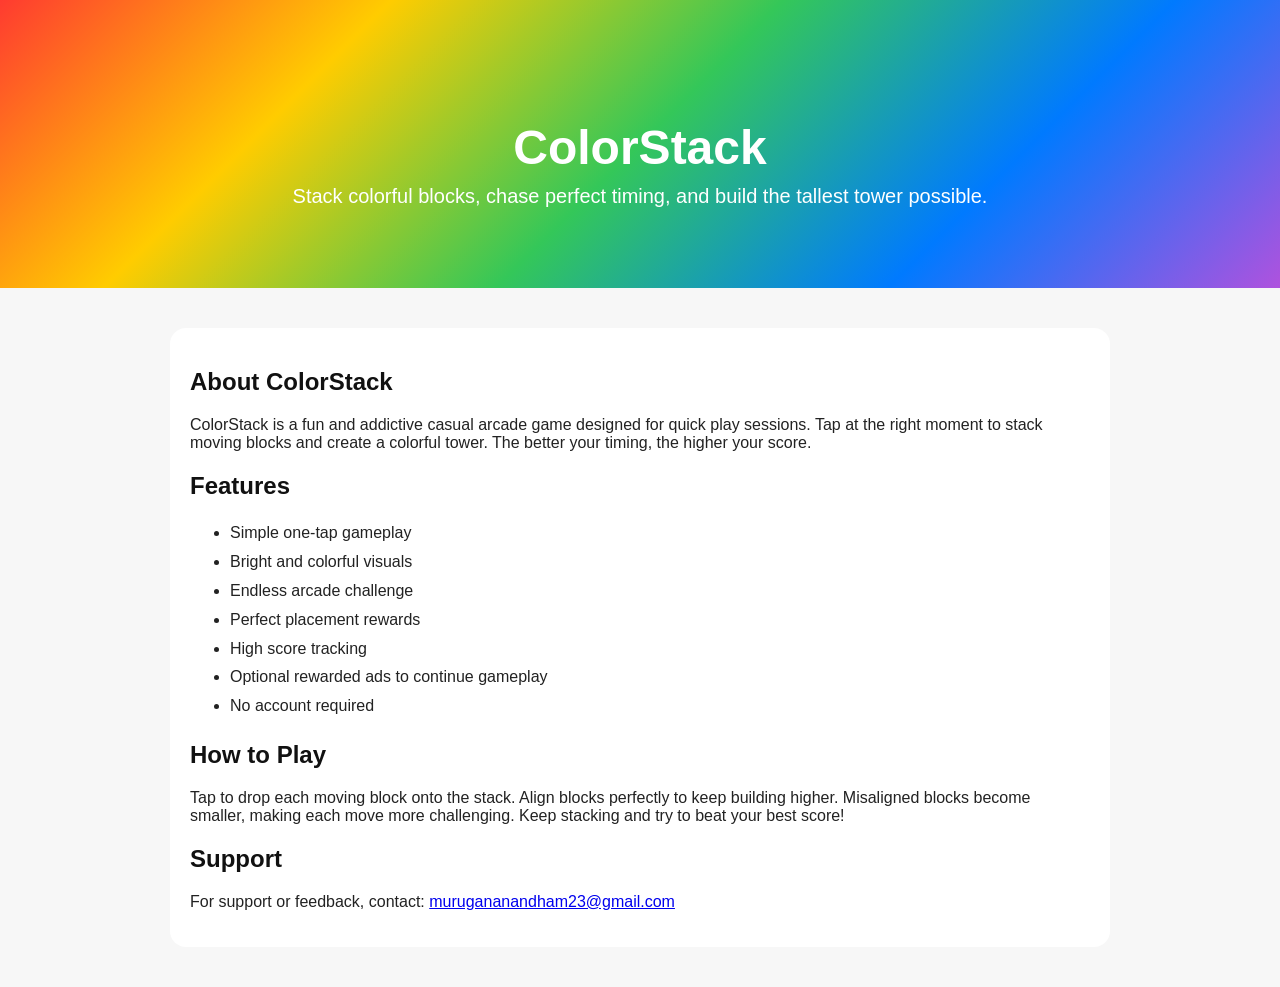
==== iColorStack/market.html @ 088be14a "Add market and support urls" ====
<!DOCTYPE html>
<html lang="en">
<head>
  <meta charset="UTF-8" />
  <meta name="viewport" content="width=device-width, initial-scale=1.0" />
  <title>ColorStack</title>
  <style>
    body {
      font-family: Arial, sans-serif;
      margin: 0;
      color: #222;
      background: #f7f7f7;
    }
    .hero {
      background: linear-gradient(135deg, #ff3b30, #ffcc00, #34c759, #007aff, #af52de);
      color: white;
      text-align: center;
      padding: 80px 20px;
    }
    .hero h1 {
      font-size: 48px;
      margin-bottom: 10px;
    }
    .hero p {
      font-size: 20px;
      max-width: 700px;
      margin: 0 auto;
    }
    .content {
      max-width: 900px;
      margin: 40px auto;
      padding: 20px;
      background: white;
      border-radius: 16px;
    }
    h2 {
      color: #111;
    }
    ul {
      line-height: 1.8;
    }
  </style>
</head>
<body>
  <section class="hero">
    <h1>ColorStack</h1>
    <p>Stack colorful blocks, chase perfect timing, and build the tallest tower possible.</p>
  </section>

  <section class="content">
    <h2>About ColorStack</h2>
    <p>
      ColorStack is a fun and addictive casual arcade game designed for quick play sessions.
      Tap at the right moment to stack moving blocks and create a colorful tower.
      The better your timing, the higher your score.
    </p>

    <h2>Features</h2>
    <ul>
      <li>Simple one-tap gameplay</li>
      <li>Bright and colorful visuals</li>
      <li>Endless arcade challenge</li>
      <li>Perfect placement rewards</li>
      <li>High score tracking</li>
      <li>Optional rewarded ads to continue gameplay</li>
      <li>No account required</li>
    </ul>

    <h2>How to Play</h2>
    <p>
      Tap to drop each moving block onto the stack. Align blocks perfectly to keep building higher.
      Misaligned blocks become smaller, making each move more challenging.
      Keep stacking and try to beat your best score!
    </p>

    <h2>Support</h2>
    <p>
      For support or feedback, contact:
      <a href="mailto:murugananandham23@gmail.com">murugananandham23@gmail.com</a>
    </p>
  </section>
</body>
</html>
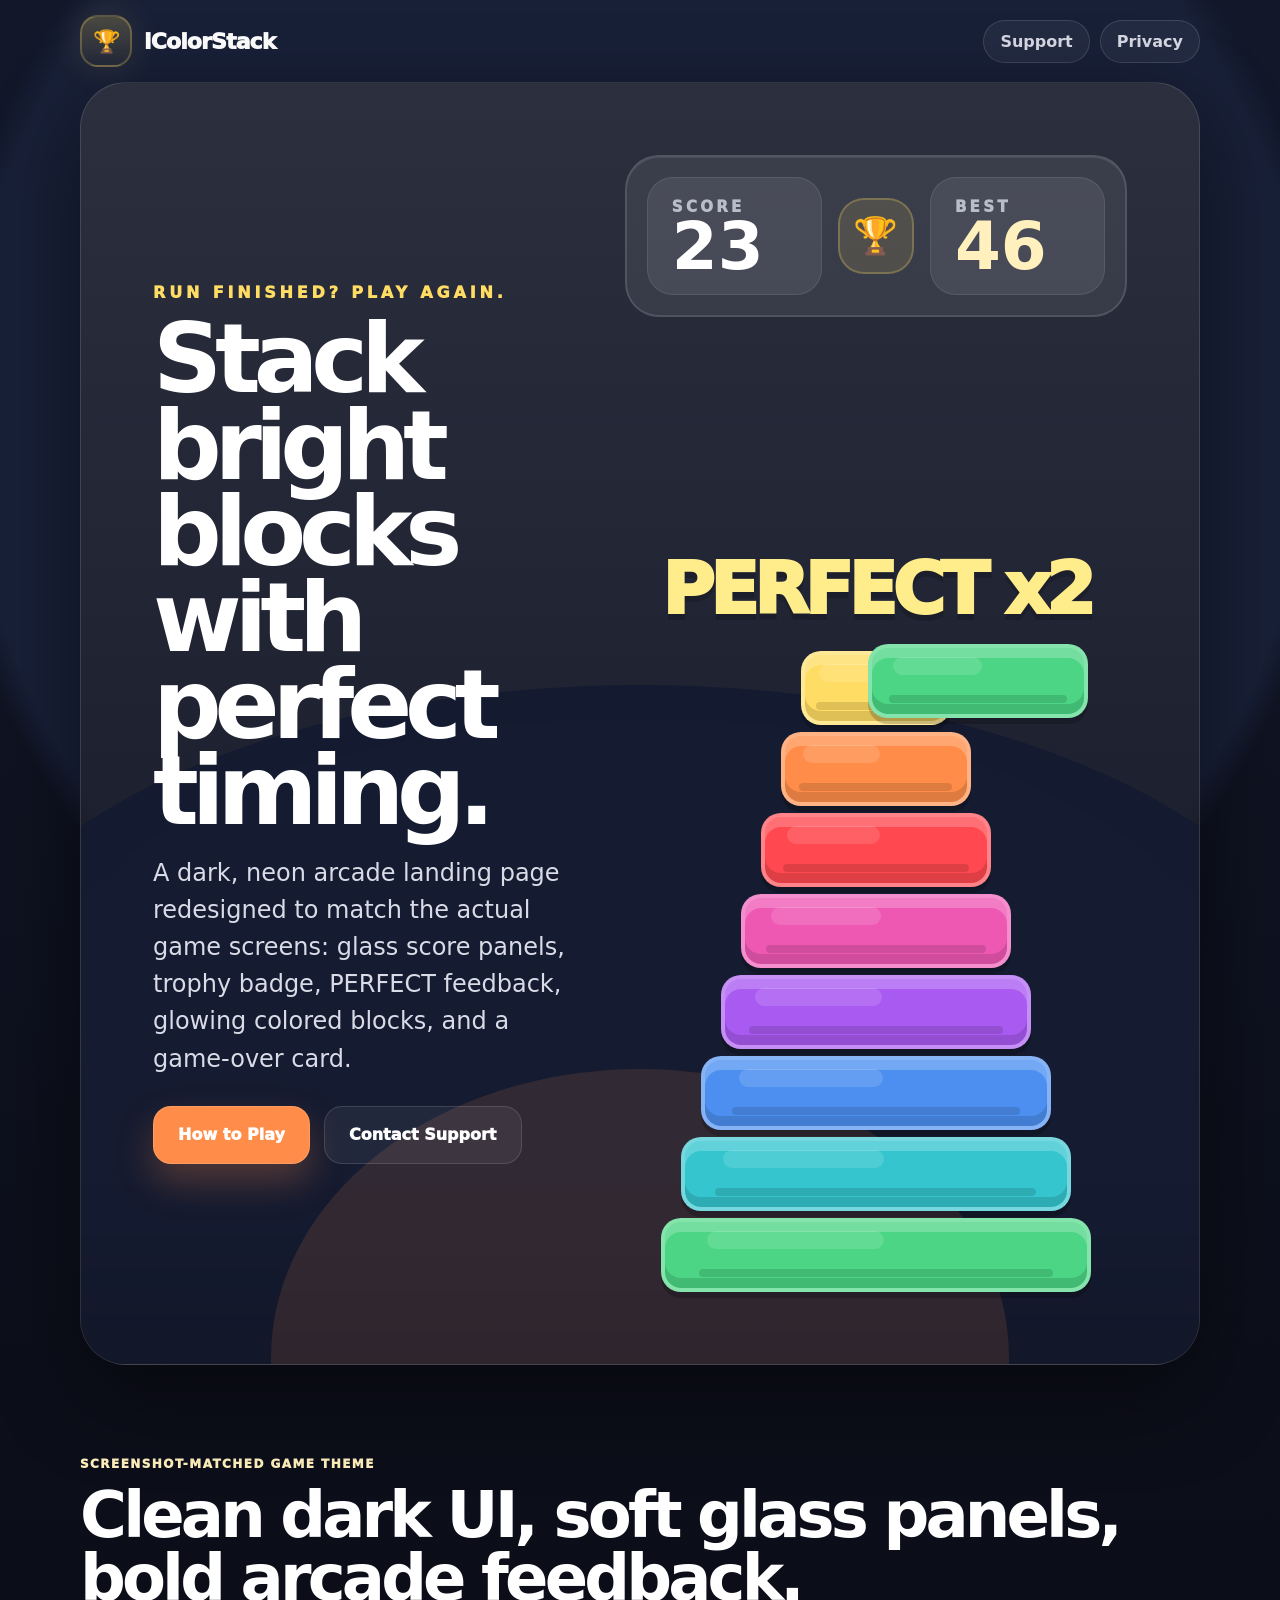
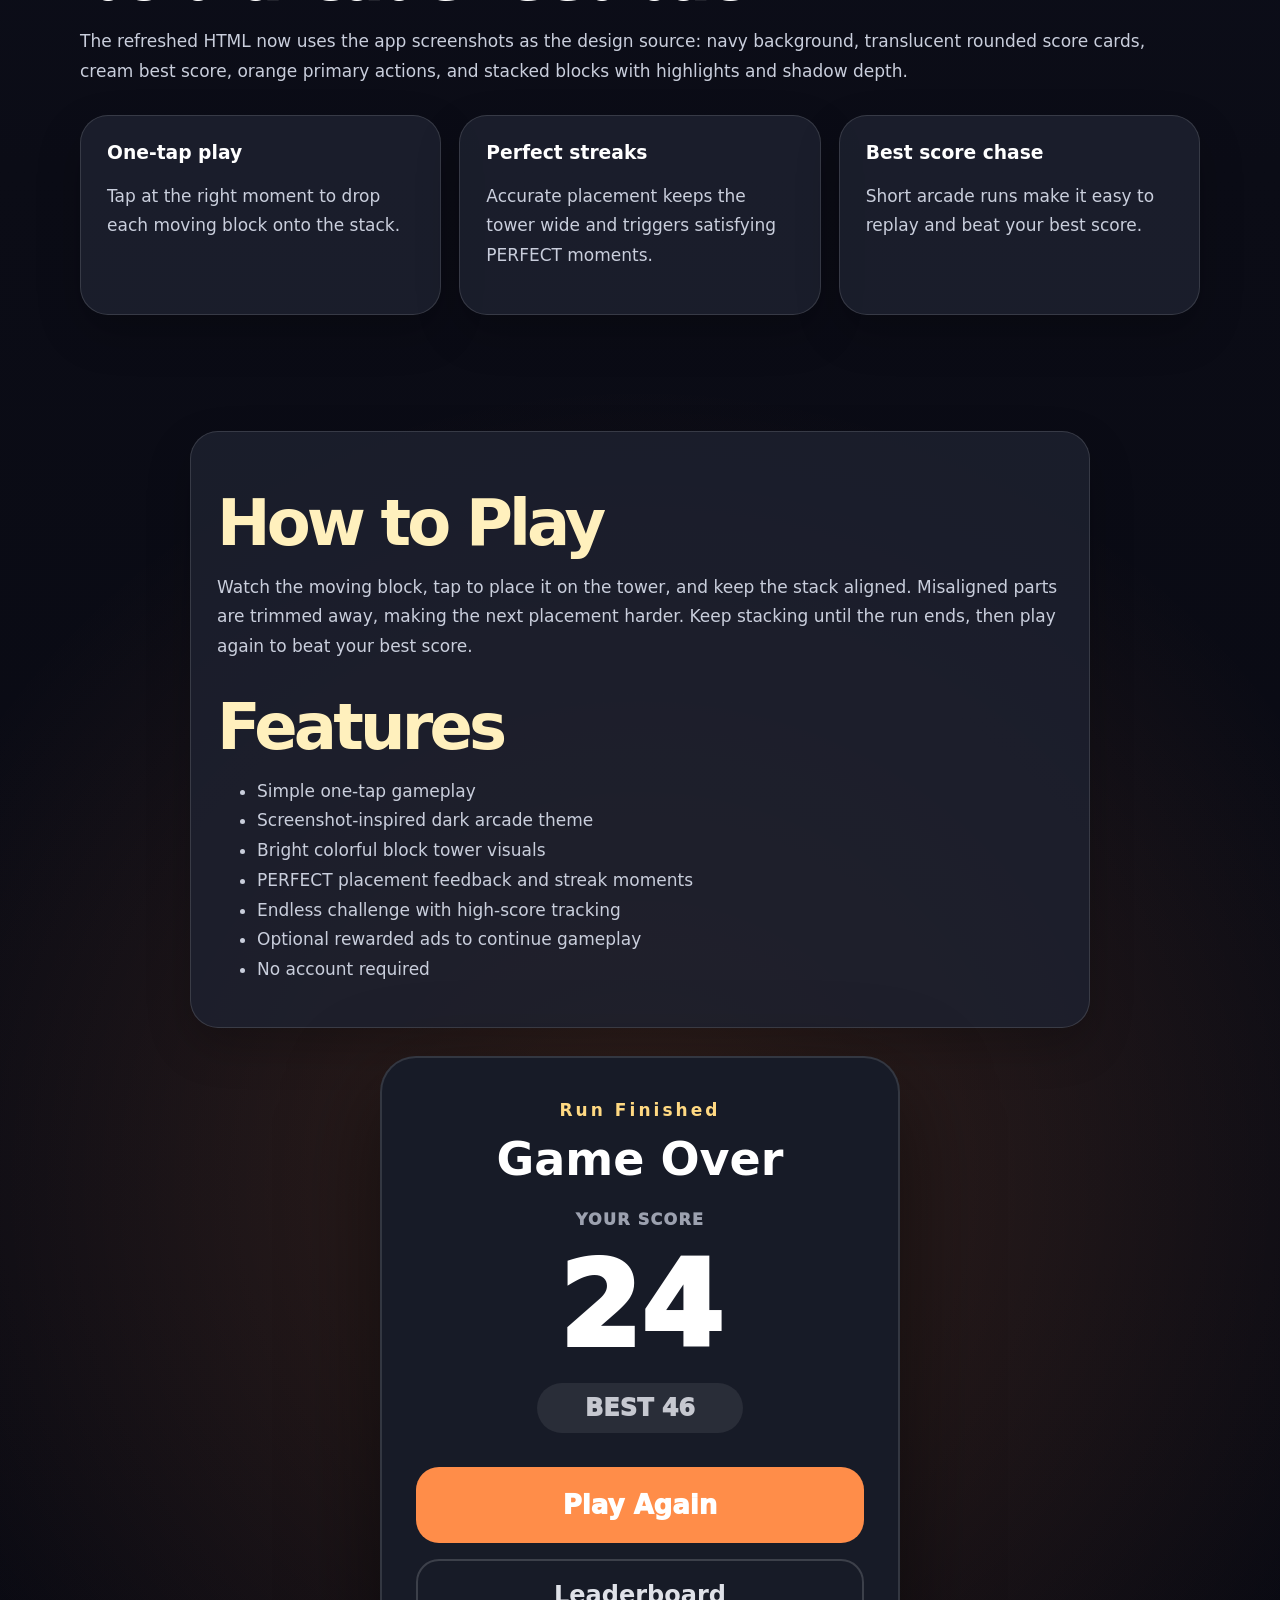
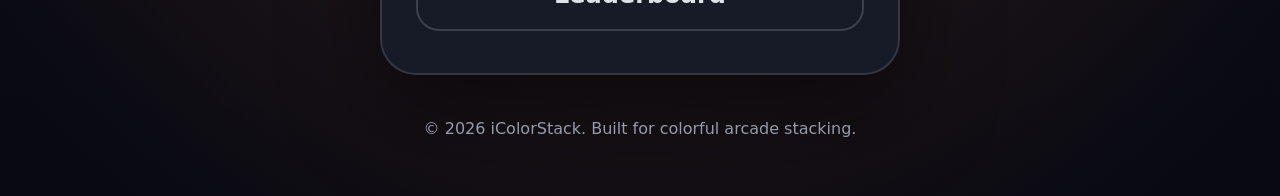
==== commit 765939be: "Impove icolorstock files" ====
--- a/iColorStack/market.html
+++ b/iColorStack/market.html
@@ -1,83 +1 @@
-<!DOCTYPE html>
-<html lang="en">
-<head>
-  <meta charset="UTF-8" />
-  <meta name="viewport" content="width=device-width, initial-scale=1.0" />
-  <title>ColorStack</title>
-  <style>
-    body {
-      font-family: Arial, sans-serif;
-      margin: 0;
-      color: #222;
-      background: #f7f7f7;
-    }
-    .hero {
-      background: linear-gradient(135deg, #ff3b30, #ffcc00, #34c759, #007aff, #af52de);
-      color: white;
-      text-align: center;
-      padding: 80px 20px;
-    }
-    .hero h1 {
-      font-size: 48px;
-      margin-bottom: 10px;
-    }
-    .hero p {
-      font-size: 20px;
-      max-width: 700px;
-      margin: 0 auto;
-    }
-    .content {
-      max-width: 900px;
-      margin: 40px auto;
-      padding: 20px;
-      background: white;
-      border-radius: 16px;
-    }
-    h2 {
-      color: #111;
-    }
-    ul {
-      line-height: 1.8;
-    }
-  </style>
-</head>
-<body>
-  <section class="hero">
-    <h1>ColorStack</h1>
-    <p>Stack colorful blocks, chase perfect timing, and build the tallest tower possible.</p>
-  </section>
-
-  <section class="content">
-    <h2>About ColorStack</h2>
-    <p>
-      ColorStack is a fun and addictive casual arcade game designed for quick play sessions.
-      Tap at the right moment to stack moving blocks and create a colorful tower.
-      The better your timing, the higher your score.
-    </p>
-
-    <h2>Features</h2>
-    <ul>
-      <li>Simple one-tap gameplay</li>
-      <li>Bright and colorful visuals</li>
-      <li>Endless arcade challenge</li>
-      <li>Perfect placement rewards</li>
-      <li>High score tracking</li>
-      <li>Optional rewarded ads to continue gameplay</li>
-      <li>No account required</li>
-    </ul>
-
-    <h2>How to Play</h2>
-    <p>
-      Tap to drop each moving block onto the stack. Align blocks perfectly to keep building higher.
-      Misaligned blocks become smaller, making each move more challenging.
-      Keep stacking and try to beat your best score!
-    </p>
-
-    <h2>Support</h2>
-    <p>
-      For support or feedback, contact:
-      <a href="mailto:murugananandham23@gmail.com">murugananandham23@gmail.com</a>
-    </p>
-  </section>
-</body>
-</html>+<!DOCTYPE html><html lang="en"><head><meta charset="UTF-8"><meta name="viewport" content="width=device-width, initial-scale=1.0"><title>iColorStack - Perfect Timing Arcade Game</title><link rel="stylesheet" href="icolorstack-theme.css"></head><body><main class="wrap"><nav class="nav"><a class="brand" href="market.html"><span class="brand-badge">🏆</span><span>iColorStack</span></a><div class="navlinks"><a href="support.html">Support</a><a href="privacy-policy.html">Privacy</a></div></nav><section class="hero"><div class="hero-grid"><div><div class="kicker">Run finished? play again.</div><h1>Stack bright blocks with perfect timing.</h1><p class="lede">A dark, neon arcade landing page redesigned to match the actual game screens: glass score panels, trophy badge, PERFECT feedback, glowing colored blocks, and a game-over card.</p><div class="btnrow"><a class="btn primary" href="#play">How to Play</a><a class="btn ghost" href="mailto:murugananandham23@gmail.com">Contact Support</a></div></div><div class="game-area" aria-label="Game UI preview"><div class="hud"><div class="score"><span>Score</span><strong>23</strong></div><div class="cup">🏆</div><div class="score best"><span>Best</span><strong>46</strong></div></div><div class="perfect">PERFECT x2</div><div class="tower"><div class="block b1"></div><div class="block b2"></div><div class="block b3"></div><div class="block b4"></div><div class="block b5"></div><div class="block b6"></div><div class="block b7"></div><div class="block b8"></div></div><div class="block floating"></div></div></div></section><section class="section"><span class="badge">Screenshot-matched game theme</span><h2>Clean dark UI, soft glass panels, bold arcade feedback.</h2><p>The refreshed HTML now uses the app screenshots as the design source: navy background, translucent rounded score cards, cream best score, orange primary actions, and stacked blocks with highlights and shadow depth.</p><div class="cards"><article class="card"><h3>One-tap play</h3><p>Tap at the right moment to drop each moving block onto the stack.</p></article><article class="card"><h3>Perfect streaks</h3><p>Accurate placement keeps the tower wide and triggers satisfying PERFECT moments.</p></article><article class="card"><h3>Best score chase</h3><p>Short arcade runs make it easy to replay and beat your best score.</p></article></div></section><section id="play" class="section"><div class="content"><h2>How to Play</h2><p>Watch the moving block, tap to place it on the tower, and keep the stack aligned. Misaligned parts are trimmed away, making the next placement harder. Keep stacking until the run ends, then play again to beat your best score.</p><h2>Features</h2><ul><li>Simple one-tap gameplay</li><li>Screenshot-inspired dark arcade theme</li><li>Bright colorful block tower visuals</li><li>PERFECT placement feedback and streak moments</li><li>Endless challenge with high-score tracking</li><li>Optional rewarded ads to continue gameplay</li><li>No account required</li></ul></div></section><div class="topbar"><div class="modal"><div class="run">Run Finished</div><h2>Game Over</h2><div class="label">YOUR SCORE</div><div class="big">24</div><span class="pill">BEST 46</span><a class="play" href="#play">Play Again</a><a class="outline" href="support.html">Leaderboard</a></div></div><footer class="footer">© 2026 iColorStack. Built for colorful arcade stacking.</footer></main></body></html>
--- a/iColorStack/icolorstack-theme.css
+++ b/iColorStack/icolorstack-theme.css
@@ -0,0 +1,6 @@
+:root{
+  --ink:#080912;--stage:#12182a;--stage2:#171d30;--panel:#30313d;--panel2:#3a3b47;--line:rgba(255,255,255,.13);--soft:rgba(255,255,255,.07);
+  --text:#fff;--muted:#a9adba;--cream:#fff0bd;--gold:#ffdc64;--orange:#ff8d49;--red:#ff484f;--pink:#ee58b3;--purple:#a95af1;--blue:#4c8ff0;--cyan:#35c5ce;--green:#4bd584;
+  --radius:34px;--shadow:0 30px 90px rgba(0,0,0,.48)
+}
+*{box-sizing:border-box}html{scroll-behavior:smooth}body{margin:0;font-family:Inter,ui-sans-serif,system-ui,-apple-system,BlinkMacSystemFont,"Segoe UI",Arial,sans-serif;color:var(--text);background:radial-gradient(circle at 50% 12%,#182038 0 22%,transparent 23%),radial-gradient(circle at 50% 82%,rgba(255,142,73,.18),transparent 28%),linear-gradient(180deg,#12182a 0%,#0b0c16 52%,#080912 100%);min-height:100vh;overflow-x:hidden}a{color:var(--cream);text-decoration:none}a:hover{text-decoration:underline}.wrap{width:min(1120px,calc(100% - 34px));margin:auto}.nav{height:82px;display:flex;align-items:center;justify-content:space-between;gap:18px}.brand{display:flex;align-items:center;gap:12px;font-weight:1000;letter-spacing:-.04em;font-size:22px;color:#fff}.brand-badge{width:52px;height:52px;border-radius:18px;display:grid;place-items:center;background:linear-gradient(180deg,rgba(255,220,100,.22),rgba(255,220,100,.05));border:2px solid rgba(255,220,100,.25);box-shadow:0 0 35px rgba(255,220,100,.12)}.navlinks{display:flex;gap:10px;flex-wrap:wrap;justify-content:flex-end}.navlinks a{color:#d7d9e4;border:1px solid var(--line);background:rgba(255,255,255,.05);padding:11px 16px;border-radius:999px;font-weight:800}.hero{position:relative;overflow:hidden;border-radius:46px;border:1px solid var(--line);background:linear-gradient(180deg,rgba(50,51,63,.78),rgba(17,20,32,.74));box-shadow:var(--shadow);padding:clamp(34px,6vw,72px);min-height:720px}.hero:before{content:"";position:absolute;left:-12%;right:-12%;top:47%;height:54%;border-radius:50% 50% 0 0;background:#151b30;box-shadow:inset 0 -80px 120px rgba(0,0,0,.16)}.hero:after{content:"";position:absolute;left:17%;right:17%;bottom:-22%;height:45%;border-radius:50%;background:rgba(255,137,74,.12)}.hero-grid{position:relative;z-index:2;display:grid;grid-template-columns:.92fr 1.08fr;gap:44px;align-items:center}.kicker{color:var(--gold);text-transform:uppercase;letter-spacing:.24em;font-weight:1000;margin-bottom:14px}.hero h1{font-size:clamp(50px,8vw,96px);line-height:.9;letter-spacing:-.075em;margin:0 0 20px}.lede{font-size:clamp(18px,2vw,24px);line-height:1.55;color:#d9dce7;margin:0 0 28px;max-width:600px}.btnrow{display:flex;gap:14px;flex-wrap:wrap}.btn{min-height:58px;display:inline-flex;align-items:center;justify-content:center;border-radius:18px;padding:0 24px;font-weight:1000;border:1px solid var(--line)}.btn.primary{background:var(--orange);color:#fff;box-shadow:0 18px 36px rgba(255,141,73,.26)}.btn.ghost{background:rgba(255,255,255,.06);color:#fff}.game-area{display:grid;gap:20px}.hud{display:grid;grid-template-columns:1fr 76px 1fr;gap:16px;align-items:center;background:rgba(255,255,255,.08);border:2px solid rgba(255,255,255,.12);border-radius:34px;padding:20px;box-shadow:inset 0 1px 0 rgba(255,255,255,.08)}.score{height:118px;border-radius:26px;background:rgba(255,255,255,.08);border:1px solid rgba(255,255,255,.09);padding:20px 24px;text-align:left}.score span{display:block;color:#b9bdc9;text-transform:uppercase;letter-spacing:.22em;font-weight:1000;font-size:15px}.score strong{display:block;font-size:66px;line-height:.95}.score.best strong{color:var(--cream)}.cup{height:76px;border-radius:26px;background:rgba(255,220,100,.12);border:2px solid rgba(255,220,100,.24);display:grid;place-items:center;font-size:36px}.perfect{margin-top:210px;text-align:center;color:#ffec8b;font-weight:1000;font-size:clamp(48px,7vw,72px);letter-spacing:-.07em;text-shadow:0 6px 0 rgba(0,0,0,.16)}.tower{display:flex;flex-direction:column;align-items:center;gap:7px}.block{height:74px;border-radius:20px;border:4px solid rgba(255,255,255,.32);box-shadow:inset 0 10px 0 rgba(255,255,255,.22),inset 0 -10px 0 rgba(0,0,0,.13),0 6px 0 rgba(0,0,0,.20);position:relative}.block:before{content:"";position:absolute;left:10%;top:9px;width:42%;height:18px;border-radius:12px;background:rgba(255,255,255,.13)}.block:after{content:"";position:absolute;left:8%;right:8%;bottom:11px;height:8px;border-radius:8px;background:rgba(0,0,0,.13)}.b1{width:150px;background:var(--gold)}.b2{width:190px;background:var(--orange)}.b3{width:230px;background:var(--red)}.b4{width:270px;background:var(--pink)}.b5{width:310px;background:var(--purple)}.b6{width:350px;background:var(--blue)}.b7{width:390px;background:var(--cyan)}.b8{width:430px;background:var(--green)}.floating{position:absolute;right:4%;top:43%;width:220px;height:74px;background:var(--green);border-color:rgba(255,255,255,.32)}.modal{width:min(100%,520px);margin:0 auto;border-radius:36px;background:#171b27;border:2px solid rgba(255,255,255,.12);box-shadow:0 32px 90px rgba(0,0,0,.5);padding:42px 34px;text-align:center}.modal .run{color:#ffd982;font-weight:900;letter-spacing:.18em;font-size:17px}.modal h2{font-size:46px;margin:12px 0 24px}.modal .label{color:#9ca1af;font-weight:1000;letter-spacing:.08em}.modal .big{font-size:118px;line-height:1;font-weight:1000;margin:18px 0}.pill{display:inline-block;background:rgba(255,255,255,.08);color:#c6c8d0;border-radius:999px;padding:11px 48px;font-size:24px;font-weight:1000}.play{display:block;margin:34px auto 16px;background:var(--orange);border-radius:23px;color:white;padding:23px 28px;font-size:26px;font-weight:1000}.outline{display:block;border:2px solid rgba(255,255,255,.16);border-radius:23px;color:#dfe1e8;padding:20px 28px;font-size:24px;font-weight:900}.section{padding:88px 0 0}.badge{display:inline-flex;color:var(--cream);font-weight:1000;text-transform:uppercase;letter-spacing:.12em;font-size:12px}.section h2,.content h1{font-size:clamp(38px,5vw,64px);line-height:.98;letter-spacing:-.06em;margin:12px 0 18px}.section p,.content p,.content li{color:#c9cedc;line-height:1.75;font-size:17px}.cards{display:grid;grid-template-columns:repeat(3,1fr);gap:18px;margin-top:28px}.card,.content{background:rgba(30,34,48,.82);border:1px solid var(--line);border-radius:28px;padding:26px;box-shadow:0 18px 44px rgba(0,0,0,.22)}.card h3,.content h2,.content h3{margin-top:0;color:#fff}.content{max-width:900px;margin:28px auto}.content h2{margin-top:34px;color:var(--cream)}.footer{text-align:center;color:#969baa;padding:44px 0 58px}.topbar{margin:28px auto 0;max-width:900px}.adstrip{height:70px;background:#fff;color:#4c4d53;border:2px solid #ddd;display:flex;align-items:center;justify-content:space-between;gap:16px;padding:0 22px;border-radius:4px;box-shadow:0 16px 40px rgba(0,0,0,.35);font-size:20px}.adstrip b{font-size:18px;background:#22242b;color:#ddd;border-radius:7px;padding:13px 24px}.adstrip span:last-child{background:#0a84ff;color:#fff;border-radius:999px;padding:13px 22px;font-weight:900}.privacy-hero{padding:50px 0 10px}.meta{color:var(--muted);font-weight:800}.notice{border-left:5px solid var(--orange);padding:18px 20px;background:rgba(255,141,73,.08);border-radius:18px}.email{display:inline-block;background:rgba(255,141,73,.13);border:1px solid rgba(255,141,73,.28);padding:12px 16px;border-radius:14px;color:#fff0bd;font-weight:900}@media(max-width:900px){.hero-grid{grid-template-columns:1fr}.perfect{margin-top:60px}.cards{grid-template-columns:1fr}.floating{display:none}.hud{grid-template-columns:1fr 64px 1fr}.score{height:auto}.score strong{font-size:52px}.hero{min-height:auto}.b8{width:min(430px,92vw)}.b7{width:min(390px,86vw)}.b6{width:min(350px,80vw)}.adstrip{font-size:14px}.adstrip b{padding:10px 14px}}
